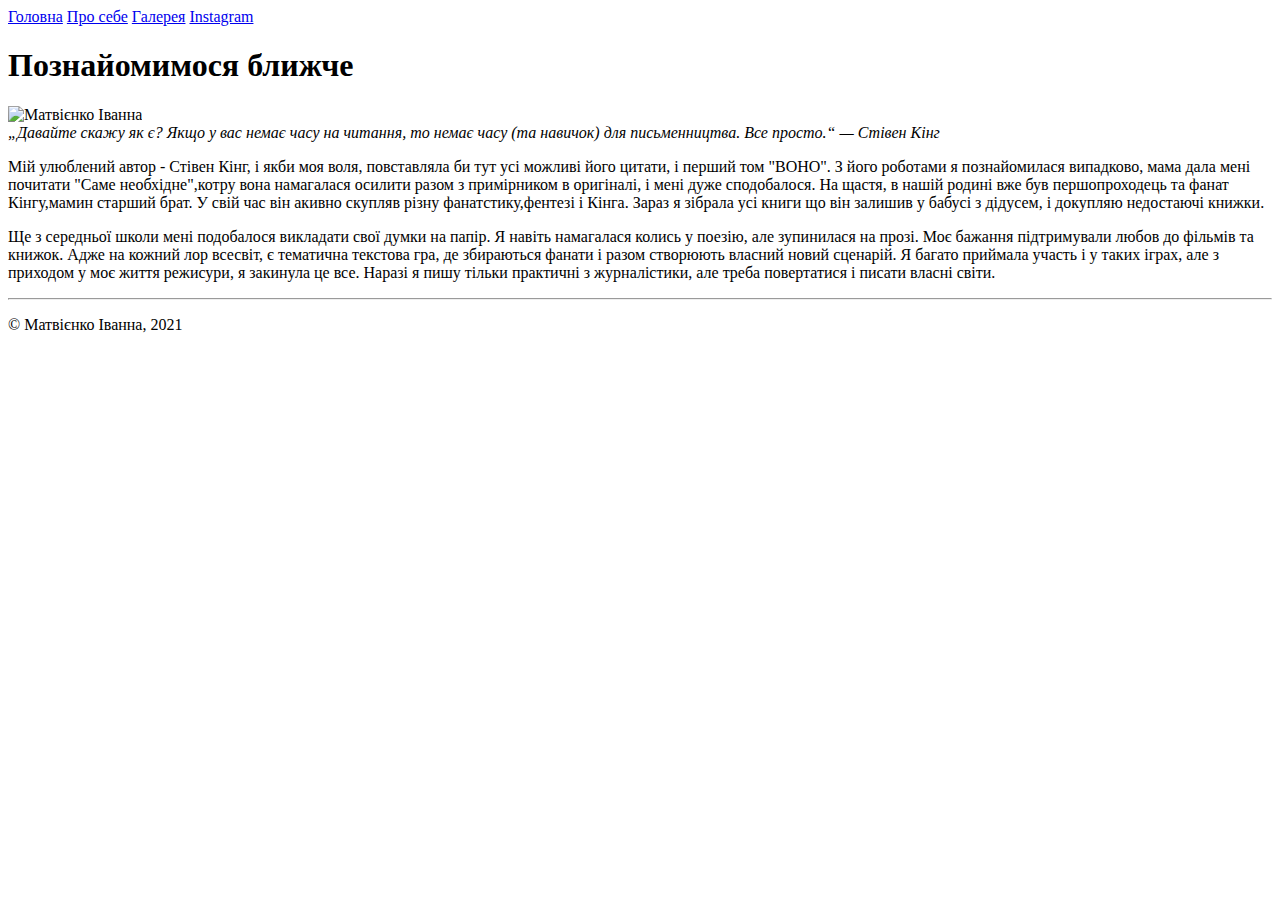
==== about1me.html @ 7f749fe5 "Add files via upload" ====
<!doctype html>
<html>
  <head>
    <title>Про себе</title>
	<link rel="stylesheet" href="style.CSS" />
	<link href="https://fonts.googleapis.com/css2?family=Alumni+Sans:ital,wght@1,400;1,800&family=Playfair+Display:ital,wght@0,400;0,500;0,600;0,700;0,800;0,900;1,400;1,500;1,600;1,700;1,800;1,900&family=Zen+Antique&display=swap" rel="stylesheet">
	<link rel="shortcut icon" href="img/iv1.ICO" type="image/x-icon">

  </head>

  <body>
  
     <div class="container">
	 
	 <nav>
      <a href="index.html">Головна</a> 
      <a href="about1me.html">Про себе</a> 
	  <a href="Pictures.html">Галерея</a> 
	  <a href="https://www.instagram.com/lumeniluna/">Instagram</a> 
	 </nav>
	  
  
    <h1>Познайомимося ближче</h1>
	

    <img class="photo" src="img/photo_2021.JPG" alt="Матвієнко Іванна" />
    
	
    <br><cite>„Давайте скажу як є? Якщо у вас немає часу на читання, то немає часу (та навичок) для письменництва. Все просто.“ —  Стівен Кінг</cite></br>
	
    <p>Мій улюблений автор - Стівен Кінг, і якби моя воля, повставляла би тут усі можливі його цитати, і перший том "ВОНО". З його роботами я познайомилася випадково, мама дала мені почитати "Саме необхідне",котру вона намагалася осилити разом з примірником в оригіналі, і мені дуже сподобалося. На щастя, в нашій родині вже був першопроходець та фанат Кінгу,мамин старший брат. У свій час він акивно скупляв різну фанатстику,фентезі і Кінга. Зараз я зібрала усі книги що він залишив у бабусі з дідусем, і докупляю недостаючі книжки. </p>
    <p>Ще з середньої школи мені подобалося викладати свої думки на папір. Я навіть намагалася колись у поезію, але зупинилася на прозі. Моє бажання підтримували любов до фільмів та книжок. Адже на кожний лор всесвіт, є тематична текстова гра, де збираються фанати і разом створюють власний новий сценарій. Я багато приймала участь і у таких іграх, але з приходом у моє життя режисури, я закинула це все. Наразі я пишу тільки практичні з журналістики, але треба повертатися і писати власні світи.  </p>
	
	<hr />
    <p>&#169; Матвієнко Іванна, 2021</p>
   </div>
  </body>
   
</html>
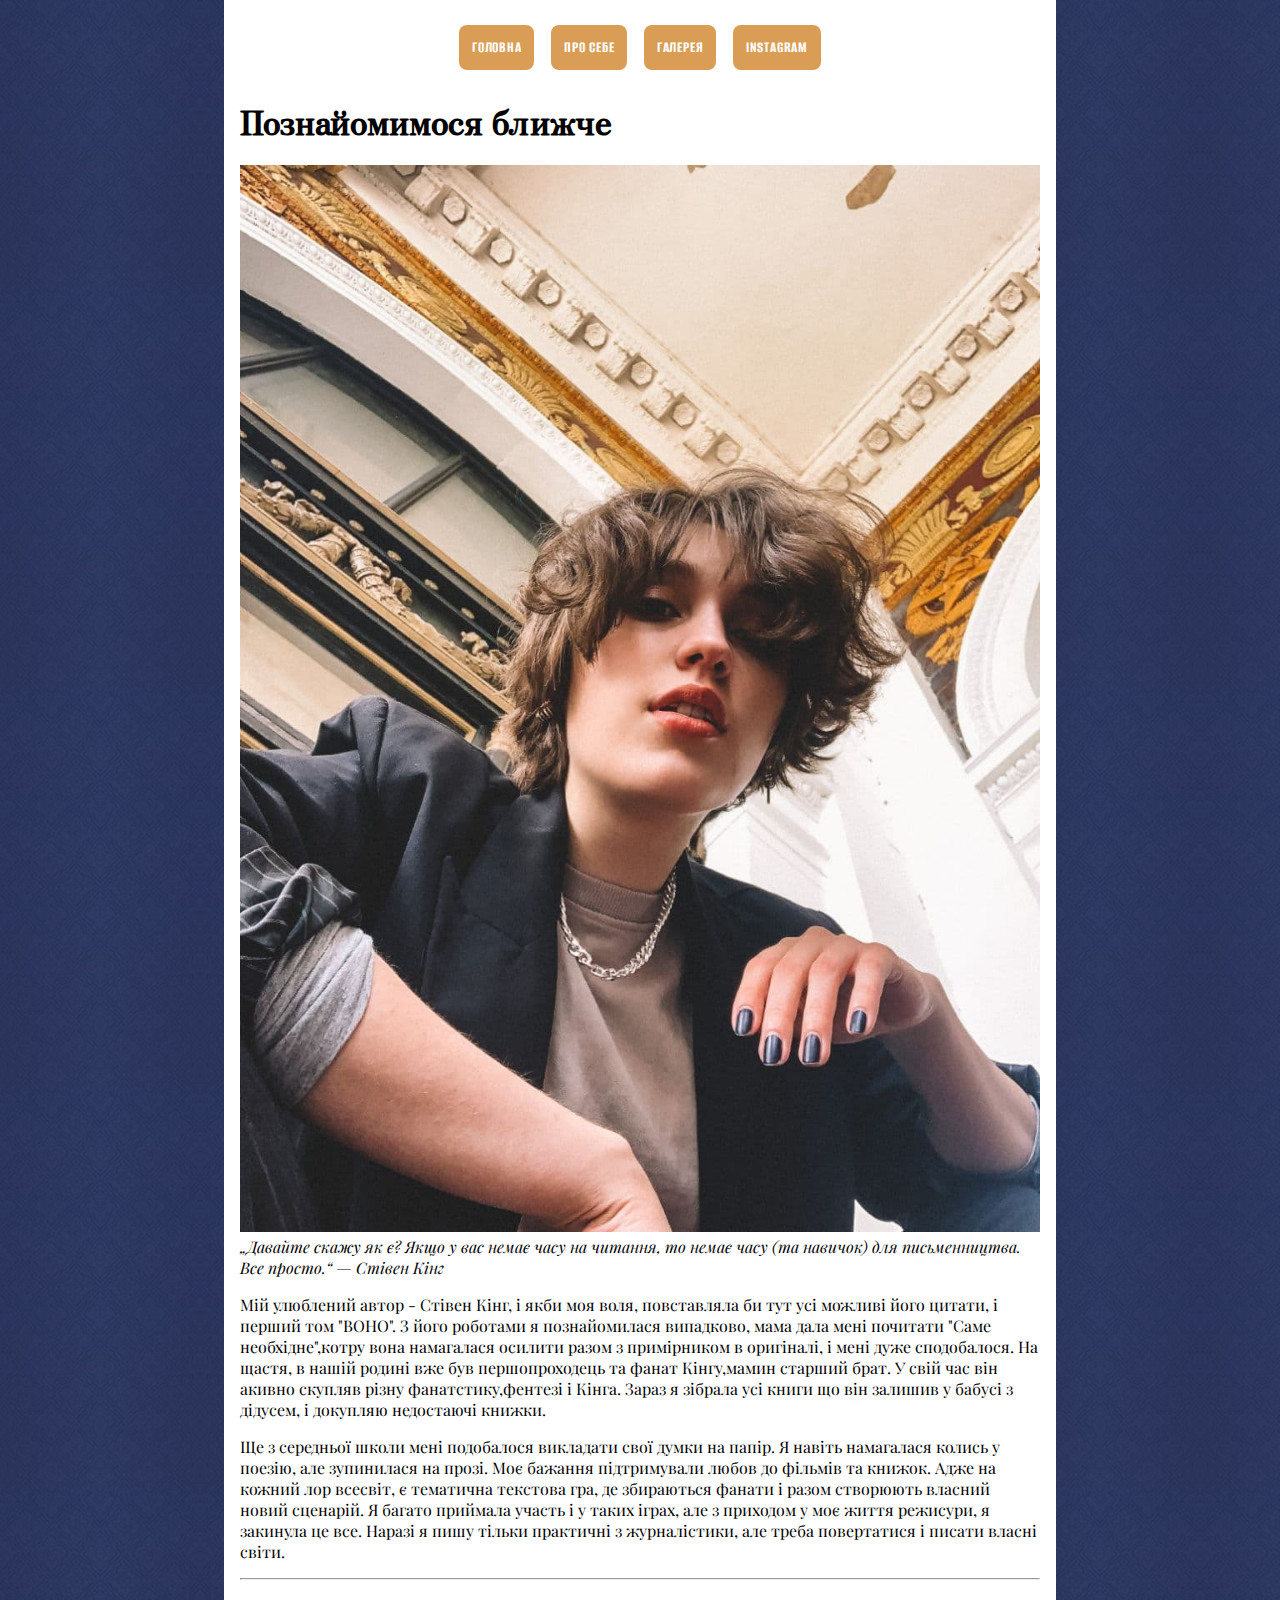
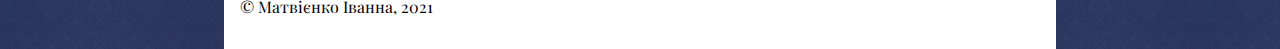
==== commit fb70ea1b: "fix naming" ====
--- a/about1me.html
+++ b/about1me.html
@@ -2,9 +2,9 @@
 <html>
   <head>
     <title>Про себе</title>
-	<link rel="stylesheet" href="style.CSS" />
+	<link rel="stylesheet" href="style.css" />
 	<link href="https://fonts.googleapis.com/css2?family=Alumni+Sans:ital,wght@1,400;1,800&family=Playfair+Display:ital,wght@0,400;0,500;0,600;0,700;0,800;0,900;1,400;1,500;1,600;1,700;1,800;1,900&family=Zen+Antique&display=swap" rel="stylesheet">
-	<link rel="shortcut icon" href="img/iv1.ICO" type="image/x-icon">
+	<link rel="shortcut icon" href="img/iv1.ico" type="image/x-icon">
 
   </head>
 
@@ -23,7 +23,7 @@
     <h1>Познайомимося ближче</h1>
 	
 
-    <img class="photo" src="img/photo_2021.JPG" alt="Матвієнко Іванна" />
+    <img class="photo" src="img/photo_2021.jpg" alt="Матвієнко Іванна" />
     
 	
     <br><cite>„Давайте скажу як є? Якщо у вас немає часу на читання, то немає часу (та навичок) для письменництва. Все просто.“ —  Стівен Кінг</cite></br>
--- a/style.css
+++ b/style.css
@@ -0,0 +1,56 @@
+.container {
+	width:800px;
+	background:#FFF;
+	margin:0 auto;
+	padding:1em;
+}
+
+body {
+   padding:0;
+   margin:0;
+   font-family: 'Playfair Display', serif;
+   background-image:url(img/vintage_wallpaper.png);
+}
+
+.photo {
+	width:800px;
+}
+
+h1, h2, h3 {
+	font-family:'Zen Antique', serif;
+	
+}
+h1 {
+	font-size: 2em;
+}
+h3 {
+	font-size: 1,5em;
+}
+
+nav {
+	text-align: center;
+	padding:1.2em;
+}
+	
+nav a:link {
+	font-family: 'Alumni Sans', sans-serif;
+	font-size:1em;
+	text-transform:uppercase;
+	text-decoration:none;
+	font-weight:bold;
+	letter-spacing:0.05em;
+	background:#D99D55;
+	color:white;
+	padding:0.8em;
+	margin:0 0.4em;
+	border-radius:0.5em;
+	
+}
+
+nav a:hover {
+	background:#A65E1F;
+}
+
+nav a:visited {
+	color:black;
+}